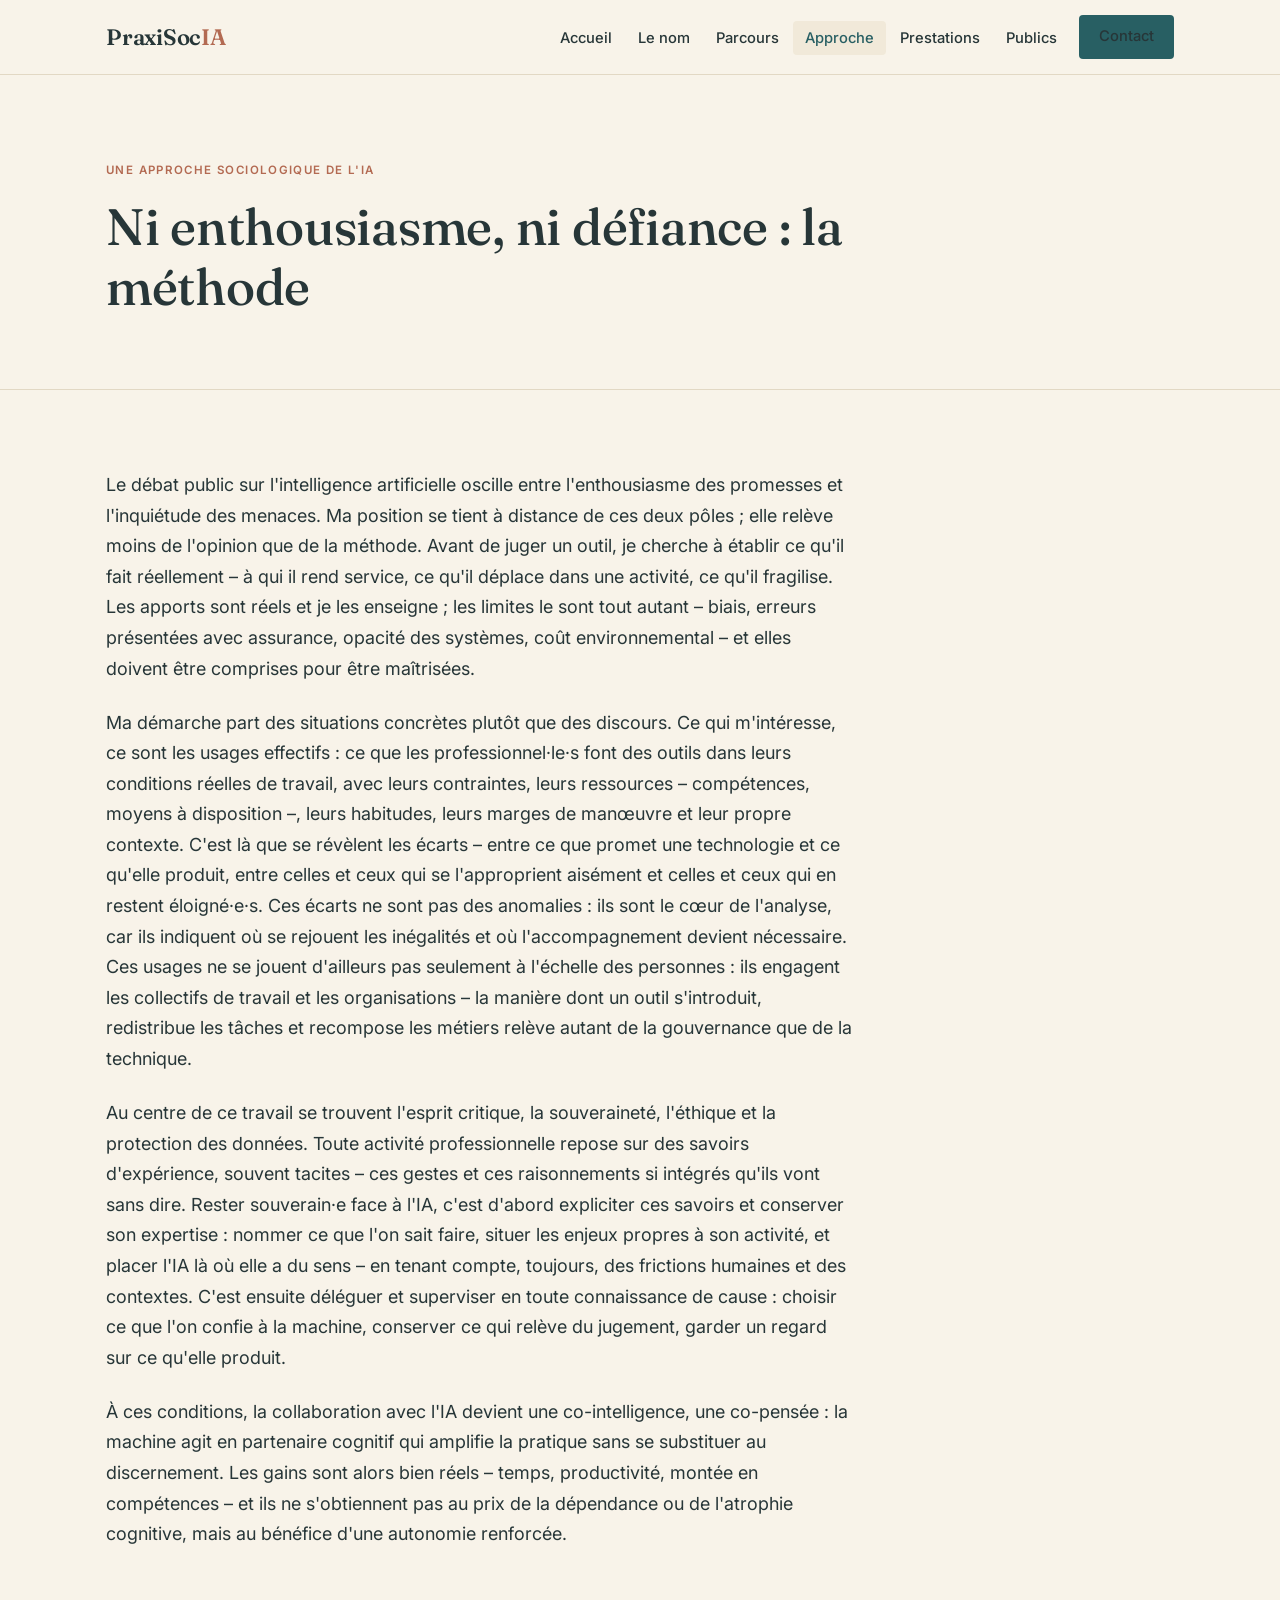
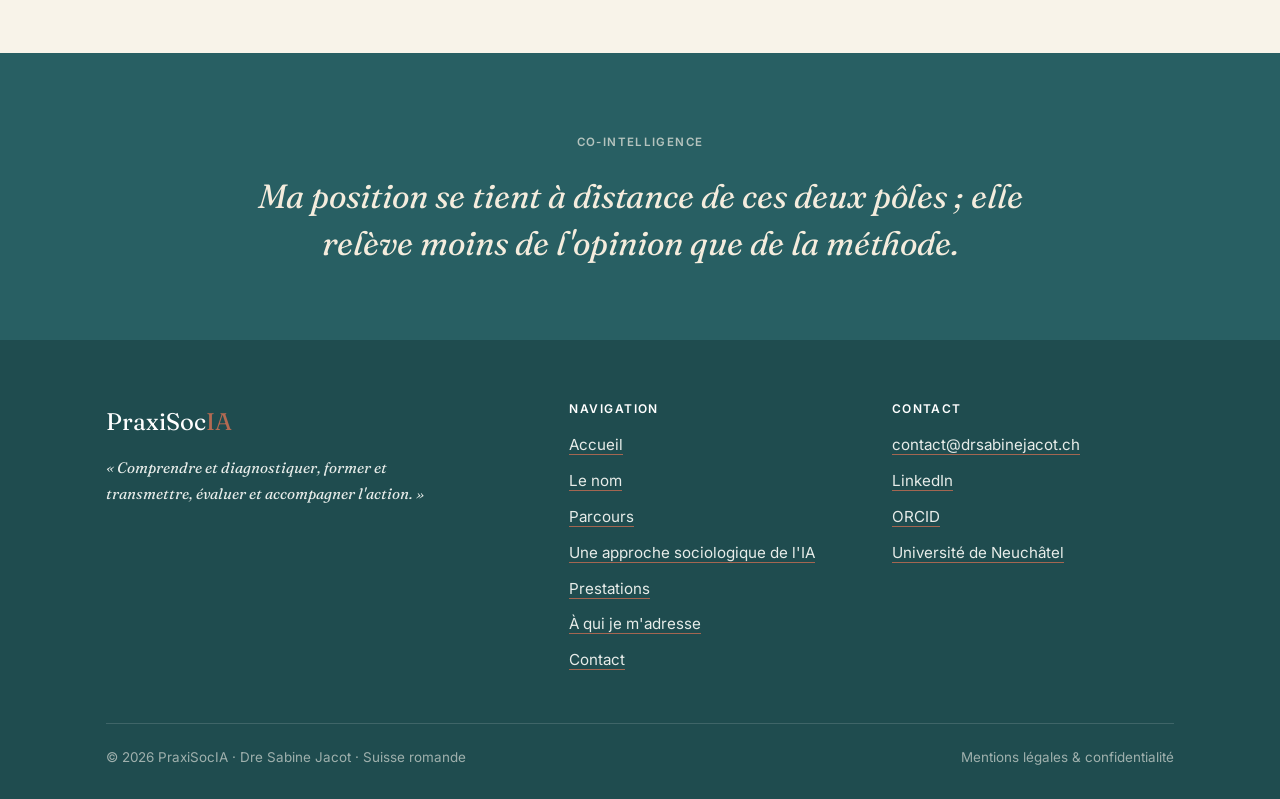
==== approche-ia.html @ 147fdde8 "Reconstruire le site avec le contenu validé et la charte finale Intègre les textes définitifs (mot à" ====
<!DOCTYPE html>
<html lang="fr">
<head>
  <meta charset="UTF-8" />
  <script>document.documentElement.className += " js";</script>
  <meta name="viewport" content="width=device-width, initial-scale=1.0" />
  <title>Une approche sociologique de l'IA – PraxiSocIA</title>
  <meta name="description" content="Avant de juger un outil, établir ce qu'il fait réellement. Une approche partant des usages effectifs : esprit critique, souveraineté, éthique et protection des données." />
  <meta name="author" content="Dre Sabine Jacot" />
  <meta property="og:title" content="Une approche sociologique de l'IA – PraxiSocIA" />
  <meta property="og:description" content="Avant de juger un outil, établir ce qu'il fait réellement. Une approche partant des usages effectifs : esprit critique, souveraineté, éthique et protection des données." />
  <meta property="og:type" content="website" />
  <meta property="og:locale" content="fr_CH" />
  <link rel="icon" type="image/svg+xml" href="assets/favicon.svg" />
  <link rel="preconnect" href="https://fonts.googleapis.com" />
  <link rel="preconnect" href="https://fonts.gstatic.com" crossorigin />
  <link href="https://fonts.googleapis.com/css2?family=Fraunces:ital,opsz,wght@0,9..144,400..600;1,9..144,400..600&family=Inter:wght@400;500;600&display=swap" rel="stylesheet" />
  <link rel="stylesheet" href="css/style.css" />
</head>
<body>

  <header class="site-header">
    <div class="wrap nav">
      <a href="index.html" class="brand">PraxiSoc<span class="ia">IA</span></a>
      <nav aria-label="Navigation principale">
        <button class="nav-toggle" aria-label="Ouvrir le menu" aria-expanded="false">
          <span></span><span></span><span></span>
        </button>
        <ul class="nav-links">
          <li><a href="index.html">Accueil</a></li>
          <li><a href="le-nom.html">Le nom</a></li>
          <li><a href="parcours.html">Parcours</a></li>
          <li><a href="approche-ia.html">Approche</a></li>
          <li><a href="prestations.html">Prestations</a></li>
          <li><a href="publics.html">Publics</a></li>
          <li><a href="contact.html" class="btn btn--primary">Contact</a></li>
        </ul>
      </nav>
    </div>
  </header>

  <section class="page-hero">
    <div class="wrap reveal">
      <span class="eyebrow">Une approche sociologique de l'IA</span>
      <h1>Ni enthousiasme, ni défiance : la méthode</h1>
    </div>
  </section>

  <section class="section">
    <div class="wrap reveal">
      <div class="prose">
        <p>Le débat public sur l'intelligence artificielle oscille entre l'enthousiasme des promesses et l'inquiétude des menaces. Ma position se tient à distance de ces deux pôles ; elle relève moins de l'opinion que de la méthode. Avant de juger un outil, je cherche à établir ce qu'il fait réellement – à qui il rend service, ce qu'il déplace dans une activité, ce qu'il fragilise. Les apports sont réels et je les enseigne ; les limites le sont tout autant – biais, erreurs présentées avec assurance, opacité des systèmes, coût environnemental – et elles doivent être comprises pour être maîtrisées.</p>
        <p>Ma démarche part des situations concrètes plutôt que des discours. Ce qui m'intéresse, ce sont les usages effectifs : ce que les professionnel·le·s font des outils dans leurs conditions réelles de travail, avec leurs contraintes, leurs ressources – compétences, moyens à disposition –, leurs habitudes, leurs marges de manœuvre et leur propre contexte. C'est là que se révèlent les écarts – entre ce que promet une technologie et ce qu'elle produit, entre celles et ceux qui se l'approprient aisément et celles et ceux qui en restent éloigné·e·s. Ces écarts ne sont pas des anomalies : ils sont le cœur de l'analyse, car ils indiquent où se rejouent les inégalités et où l'accompagnement devient nécessaire. Ces usages ne se jouent d'ailleurs pas seulement à l'échelle des personnes : ils engagent les collectifs de travail et les organisations – la manière dont un outil s'introduit, redistribue les tâches et recompose les métiers relève autant de la gouvernance que de la technique.</p>
        <p>Au centre de ce travail se trouvent l'esprit critique, la souveraineté, l'éthique et la protection des données. Toute activité professionnelle repose sur des savoirs d'expérience, souvent tacites – ces gestes et ces raisonnements si intégrés qu'ils vont sans dire. Rester souverain·e face à l'IA, c'est d'abord expliciter ces savoirs et conserver son expertise : nommer ce que l'on sait faire, situer les enjeux propres à son activité, et placer l'IA là où elle a du sens – en tenant compte, toujours, des frictions humaines et des contextes. C'est ensuite déléguer et superviser en toute connaissance de cause : choisir ce que l'on confie à la machine, conserver ce qui relève du jugement, garder un regard sur ce qu'elle produit.</p>
        <p>À ces conditions, la collaboration avec l'IA devient une co-intelligence, une co-pensée : la machine agit en partenaire cognitif qui amplifie la pratique sans se substituer au discernement. Les gains sont alors bien réels – temps, productivité, montée en compétences – et ils ne s'obtiennent pas au prix de la dépendance ou de l'atrophie cognitive, mais au bénéfice d'une autonomie renforcée.</p>
      </div>
    </div>
  </section>

  <section class="band">
    <div class="wrap reveal">
      <span class="band-eyebrow">Co-intelligence</span>
      <p>Ma position se tient à distance de ces deux pôles ; elle relève moins de l'opinion que de la méthode.</p>
    </div>
  </section>

  <footer class="site-footer">
    <div class="wrap">
      <div class="footer-grid">
        <div>
          <div class="footer-brand">PraxiSoc<span class="ia">IA</span></div>
          <p class="footer-sign">« Comprendre et diagnostiquer, former et transmettre, évaluer et accompagner l'action. »</p>
        </div>
        <div>
          <h4>Navigation</h4>
          <ul class="footer-links">
            <li><a href="index.html">Accueil</a></li>
            <li><a href="le-nom.html">Le nom</a></li>
            <li><a href="parcours.html">Parcours</a></li>
            <li><a href="approche-ia.html">Une approche sociologique de l'IA</a></li>
            <li><a href="prestations.html">Prestations</a></li>
            <li><a href="publics.html">À qui je m'adresse</a></li>
            <li><a href="contact.html">Contact</a></li>
          </ul>
        </div>
        <div>
          <h4>Contact</h4>
          <ul class="footer-links">
            <li><a href="mailto:contact@drsabinejacot.ch">contact@drsabinejacot.ch</a></li>
            <li><a href="https://linkedin.com/in/sabine-jacot-phd" target="_blank" rel="noopener">LinkedIn</a></li>
            <li><a href="https://orcid.org/0000-0003-3725-4832" target="_blank" rel="noopener">ORCID</a></li>
            <li><a href="https://www.unine.ch/socio/presentation/equipe/sabine-jacot/" target="_blank" rel="noopener">Université de Neuchâtel</a></li>
          </ul>
        </div>
      </div>
      <div class="footer-bottom">
        <span>© <span id="year">2026</span> PraxiSocIA · Dre Sabine Jacot · Suisse romande</span>
        <span><a href="mentions-legales.html">Mentions légales &amp; confidentialité</a></span>
      </div>
    </div>
  </footer>

  <script src="js/main.js"></script>
</body>
</html>
---- css/style.css ----
/* =========================================================
   PraxiSocIA — Feuille de style
   Palette validée :
     Ivoire lumineux   #F8F3E9  (fond dominant)
     Bleu paon profond #285F63  (bandeaux, boutons pleins)
     Terracotta grisé  #B36A52  (labels, filets, soulignés, puces)
     Anthracite bleuté #273638  (texte courant, grands titres)
   Typo : Fraunces (titres) + Inter (corps)
   ========================================================= */

:root {
  --ivory: #f8f3e9;
  --ivory-2: #f1e9d9;   /* ivoire assombri ~4 % : sections/cartes discrètes */
  --ivory-3: #ece2cf;
  --peacock: #285f63;
  --peacock-dark: #1f4c4f;
  --peacock-light: #35787d;   /* hover boutons */
  --terra: #b36a52;
  --terra-deep: #9a5843;      /* hover / filets appuyés */
  --ink: #273638;             /* anthracite bleuté */
  --ink-soft: #4d5a5b;        /* texte secondaire */
  --line: #e2d8c4;            /* filet discret sur ivoire */
  --radius: 4px;
  --maxw: 1120px;
  --measure: 68ch;            /* largeur de lecture confortable */
  --serif: "Fraunces", "Source Serif 4", Georgia, "Times New Roman", serif;
  --sans: "Inter", "Helvetica Neue", system-ui, -apple-system, "Segoe UI",
    Roboto, Arial, sans-serif;
}

/* ---------- Reset ---------- */
*,
*::before,
*::after {
  box-sizing: border-box;
}
html {
  scroll-behavior: smooth;
  -webkit-text-size-adjust: 100%;
}
body {
  margin: 0;
  font-family: var(--sans);
  color: var(--ink);
  background: var(--ivory);
  line-height: 1.7;
  font-size: 18px;
  -webkit-font-smoothing: antialiased;
  text-rendering: optimizeLegibility;
}
img {
  max-width: 100%;
  display: block;
}
h1,
h2,
h3,
h4 {
  font-family: var(--serif);
  font-weight: 500;
  line-height: 1.18;
  color: var(--ink);
  margin: 0 0 0.5em;
  letter-spacing: -0.005em;
}
p {
  margin: 0 0 1.15em;
}
em,
i {
  font-style: italic;
}

/* ---------- Links ---------- */
a {
  color: var(--ink);
  text-decoration: none;
  border-bottom: 1px solid var(--terra);
  transition: color 0.2s ease, border-color 0.2s ease;
}
a:hover {
  color: var(--terra-deep);
  border-color: var(--terra-deep);
}

/* ---------- Layout ---------- */
.wrap {
  width: 100%;
  max-width: var(--maxw);
  margin: 0 auto;
  padding: 0 26px;
}
.section {
  padding: 80px 0;
}
.section--alt {
  background: var(--ivory-2);
}
.prose {
  max-width: var(--measure);
}
.prose p {
  margin-bottom: 1.3em;
}
.prose.center {
  margin-left: auto;
  margin-right: auto;
}
.center {
  text-align: center;
}

/* ---------- Eyebrow / labels ---------- */
.eyebrow {
  display: inline-block;
  font-family: var(--sans);
  font-weight: 600;
  font-size: 0.72rem;
  letter-spacing: 0.12em;
  text-transform: uppercase;
  color: var(--terra);
  margin-bottom: 16px;
}
.section-title {
  font-size: clamp(1.7rem, 3.4vw, 2.5rem);
  max-width: 20ch;
}
.center .section-title {
  margin-left: auto;
  margin-right: auto;
}
.lead {
  font-size: 1.28rem;
  line-height: 1.55;
  color: var(--ink);
  max-width: var(--measure);
}

/* thin terracotta rule */
.rule {
  border: 0;
  border-top: 1px solid var(--line);
  margin: 0;
}
.rule--terra {
  width: 54px;
  border-top: 2px solid var(--terra);
  margin: 0 0 26px;
}
.center .rule--terra {
  margin-left: auto;
  margin-right: auto;
}

/* ---------- Buttons ---------- */
.btn {
  display: inline-flex;
  align-items: center;
  gap: 0.5em;
  font-family: var(--sans);
  font-weight: 600;
  font-size: 0.98rem;
  padding: 13px 28px;
  border-radius: 999px;
  border: 1.5px solid transparent;
  cursor: pointer;
  transition: transform 0.15s ease, background 0.2s ease, color 0.2s ease,
    border-color 0.2s ease;
}
.btn--primary {
  background: var(--peacock);
  color: var(--ivory);
  border-color: var(--peacock);
}
.btn--primary:hover {
  background: var(--peacock-light);
  border-color: var(--peacock-light);
  color: #fff;
  transform: translateY(-2px);
}
.btn--ghost {
  background: transparent;
  border-color: var(--peacock);
  color: var(--peacock);
}
.btn--ghost:hover {
  background: var(--peacock);
  color: var(--ivory);
}

/* ---------- Header / Nav ---------- */
.site-header {
  position: sticky;
  top: 0;
  z-index: 50;
  background: rgba(248, 243, 233, 0.9);
  backdrop-filter: saturate(160%) blur(10px);
  border-bottom: 1px solid var(--line);
}
.nav {
  display: flex;
  align-items: center;
  justify-content: space-between;
  height: 74px;
  gap: 20px;
}
.brand {
  font-family: var(--serif);
  font-weight: 600;
  font-size: 1.4rem;
  color: var(--ink);
  letter-spacing: -0.01em;
  border: 0;
  white-space: nowrap;
}
.brand:hover {
  color: var(--ink);
}
.brand .ia {
  color: var(--terra);
}
.nav-links {
  display: flex;
  align-items: center;
  gap: 2px;
  list-style: none;
  margin: 0;
  padding: 0;
}
.nav-links a {
  color: var(--ink);
  font-family: var(--sans);
  font-weight: 500;
  font-size: 0.92rem;
  padding: 8px 12px;
  border-radius: var(--radius);
  border: 0;
}
.nav-links a:hover,
.nav-links a.active {
  color: var(--peacock);
  background: var(--ivory-2);
}
.nav-links .btn {
  margin-left: 8px;
  padding: 9px 20px;
}
.nav-links .btn:hover {
  color: var(--ivory);
}
.nav-toggle {
  display: none;
  flex-direction: column;
  gap: 5px;
  background: none;
  border: 0;
  cursor: pointer;
  padding: 8px;
}
.nav-toggle span {
  width: 24px;
  height: 2px;
  background: var(--ink);
  border-radius: 2px;
  transition: 0.25s;
}
.nav-toggle.open span:nth-child(1) {
  transform: translateY(7px) rotate(45deg);
}
.nav-toggle.open span:nth-child(2) {
  opacity: 0;
}
.nav-toggle.open span:nth-child(3) {
  transform: translateY(-7px) rotate(-45deg);
}

/* ---------- Hero ---------- */
.hero {
  padding: 96px 0 72px;
  border-bottom: 1px solid var(--line);
}
.hero .brandline {
  font-family: var(--serif);
  font-size: clamp(2.8rem, 7vw, 5rem);
  line-height: 1;
  margin-bottom: 22px;
  font-weight: 600;
  letter-spacing: -0.02em;
}
.hero .brandline .ia {
  color: var(--terra);
}
.hero .role {
  font-family: var(--serif);
  font-style: italic;
  font-size: clamp(1.15rem, 2.4vw, 1.5rem);
  color: var(--peacock);
  margin-bottom: 10px;
}
.hero .accroche {
  font-family: var(--serif);
  font-style: italic;
  font-size: clamp(1.05rem, 2vw, 1.28rem);
  color: var(--ink-soft);
  max-width: 40ch;
  margin-bottom: 34px;
}
.hero-actions {
  display: flex;
  gap: 14px;
  flex-wrap: wrap;
}

/* interior page hero */
.page-hero {
  padding: 78px 0 46px;
  border-bottom: 1px solid var(--line);
}
.page-hero h1 {
  font-size: clamp(2.1rem, 4.8vw, 3.2rem);
  max-width: 24ch;
}

/* ---------- Editorial peacock band (≈ un par page) ---------- */
.band {
  background: var(--peacock);
  color: var(--ivory);
  padding: 72px 0;
}
.band .wrap {
  max-width: 860px;
  text-align: center;
}
.band .band-eyebrow {
  display: inline-block;
  font-family: var(--sans);
  font-weight: 600;
  font-size: 0.72rem;
  letter-spacing: 0.12em;
  text-transform: uppercase;
  color: rgba(248, 243, 233, 0.68);
  margin-bottom: 20px;
}
.band p {
  margin: 0;
  font-family: var(--serif);
  font-style: italic;
  font-weight: 400;
  font-size: clamp(1.4rem, 3.2vw, 2.1rem);
  line-height: 1.42;
  color: #f4ecdd;
}
.band em {
  font-style: italic;
  color: #fff;
}

/* ---------- Prestations : pôles ---------- */
.poles {
  margin-top: 8px;
}
.pole {
  display: grid;
  grid-template-columns: 88px 1fr;
  gap: 26px;
  padding: 40px 0;
  border-top: 1px solid var(--line);
}
.pole:last-child {
  border-bottom: 1px solid var(--line);
}
.pole-num {
  font-family: var(--serif);
  font-size: 2.4rem;
  line-height: 1;
  color: var(--terra);
  font-weight: 500;
}
.pole h3 {
  font-size: 1.45rem;
  margin-bottom: 0.45em;
}
.pole p:last-child {
  margin-bottom: 0;
}

/* method mention inline emphasis */
.method-name {
  font-family: var(--serif);
  font-weight: 600;
  font-style: normal;
  color: var(--peacock);
}

/* ---------- Feature list (le nom, formats…) ---------- */
.feature {
  padding: 34px 0;
  border-top: 1px solid var(--line);
}
.feature:last-of-type {
  border-bottom: 1px solid var(--line);
}
.feature h3 {
  font-size: 1.4rem;
  margin-bottom: 0.4em;
}
.feature .tag {
  font-family: var(--serif);
  font-style: italic;
  color: var(--terra);
}

/* ---------- Contact ---------- */
.contact-grid {
  display: grid;
  grid-template-columns: 0.9fr 1.1fr;
  gap: 56px;
}
.contact-info .info-item {
  padding: 16px 0;
  border-top: 1px solid var(--line);
}
.contact-info .info-item:first-of-type {
  border-top: 0;
}
.contact-info .info-item .k {
  font-family: var(--sans);
  font-weight: 600;
  font-size: 0.72rem;
  letter-spacing: 0.12em;
  text-transform: uppercase;
  color: var(--terra);
  margin-bottom: 4px;
  display: block;
}
.contact-info .info-item a {
  font-size: 1.02rem;
}
form .field {
  margin-bottom: 18px;
}
form label {
  display: block;
  font-family: var(--sans);
  font-weight: 600;
  font-size: 0.9rem;
  color: var(--ink);
  margin-bottom: 6px;
}
form input,
form select,
form textarea {
  width: 100%;
  padding: 13px 15px;
  border: 1.5px solid var(--line);
  border-radius: var(--radius);
  font-family: inherit;
  font-size: 1rem;
  color: var(--ink);
  background: #fff;
  transition: border-color 0.2s ease, box-shadow 0.2s ease;
}
form input:focus,
form select:focus,
form textarea:focus {
  outline: none;
  border-color: var(--peacock);
  box-shadow: 0 0 0 3px rgba(40, 95, 99, 0.14);
}
form textarea {
  min-height: 150px;
  resize: vertical;
}
/* honeypot anti-spam (hidden) */
.hp {
  position: absolute;
  left: -9999px;
  width: 1px;
  height: 1px;
  overflow: hidden;
}
.form-note {
  font-size: 0.85rem;
  color: var(--ink-soft);
}
.form-status {
  margin-top: 14px;
  font-weight: 600;
  color: var(--peacock);
}

/* ---------- Footer ---------- */
.site-footer {
  background: var(--peacock-dark);
  color: #cdd8d6;
  padding: 62px 0 30px;
  font-size: 0.95rem;
}
.site-footer a {
  color: #e7ece9;
  border-bottom-color: rgba(179, 106, 82, 0.9);
}
.site-footer a:hover {
  color: #fff;
}
.footer-grid {
  display: grid;
  grid-template-columns: 1.5fr 1fr 1fr;
  gap: 40px;
  margin-bottom: 40px;
}
.footer-brand {
  font-family: var(--serif);
  font-size: 1.5rem;
  color: #fff;
  margin-bottom: 12px;
}
.footer-brand .ia {
  color: var(--terra);
}
.footer-sign {
  font-family: var(--serif);
  font-style: italic;
  color: #e7ece9;
  max-width: 34ch;
}
.site-footer h4 {
  color: #fff;
  font-family: var(--sans);
  font-weight: 600;
  font-size: 0.75rem;
  letter-spacing: 0.12em;
  text-transform: uppercase;
  margin-bottom: 16px;
}
.footer-links {
  list-style: none;
  padding: 0;
  margin: 0;
}
.footer-links li {
  margin-bottom: 10px;
}
.footer-bottom {
  border-top: 1px solid rgba(255, 255, 255, 0.14);
  padding-top: 22px;
  display: flex;
  justify-content: space-between;
  flex-wrap: wrap;
  gap: 12px;
  font-size: 0.84rem;
  color: #9fb0ad;
}
.footer-bottom a {
  color: #9fb0ad;
  border: 0;
}
.footer-bottom a:hover {
  color: #fff;
}

/* ---------- Reveal (progressive, visible sans JS) ---------- */
.js .reveal {
  opacity: 0;
  transform: translateY(20px);
  transition: opacity 0.7s ease, transform 0.7s ease;
}
.js .reveal.visible {
  opacity: 1;
  transform: none;
}
@media (prefers-reduced-motion: reduce) {
  .js .reveal {
    opacity: 1;
    transform: none;
    transition: none;
  }
}

/* ---------- Responsive ---------- */
@media (max-width: 860px) {
  .contact-grid {
    grid-template-columns: 1fr;
    gap: 40px;
  }
  .footer-grid {
    grid-template-columns: 1fr 1fr;
  }
}
@media (max-width: 720px) {
  body {
    font-size: 17px;
  }
  .section {
    padding: 58px 0;
  }
  .hero {
    padding: 64px 0 52px;
  }
  .nav-toggle {
    display: flex;
  }
  .nav-links {
    position: fixed;
    inset: 74px 0 auto 0;
    flex-direction: column;
    align-items: stretch;
    gap: 0;
    background: var(--ivory);
    border-bottom: 1px solid var(--line);
    padding: 10px 26px 20px;
    transform: translateY(-140%);
    transition: transform 0.3s ease;
  }
  .nav-links.open {
    transform: none;
  }
  .nav-links a {
    padding: 14px 6px;
    border-radius: 0;
    border-bottom: 1px solid var(--line);
  }
  .nav-links .btn {
    margin: 12px 0 0;
    justify-content: center;
  }
  .pole {
    grid-template-columns: 1fr;
    gap: 8px;
  }
  .footer-grid {
    grid-template-columns: 1fr;
  }
}
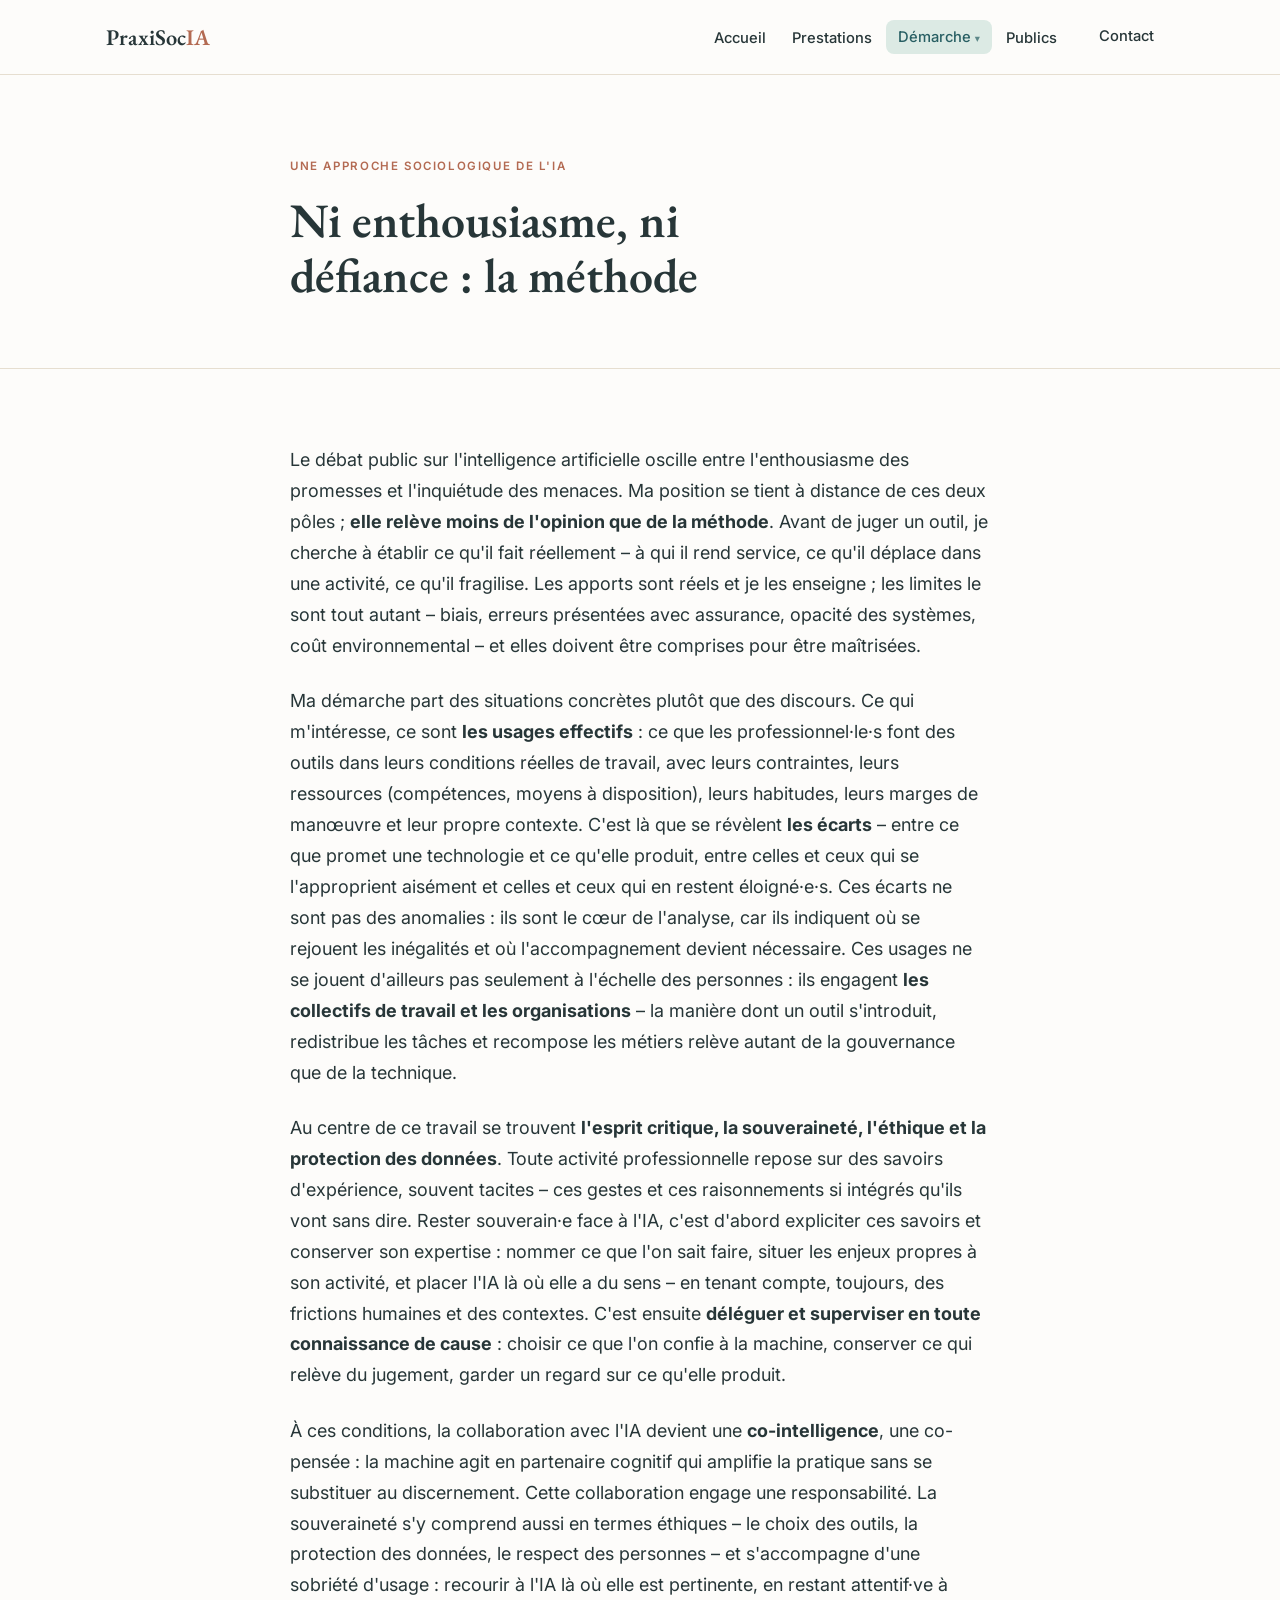
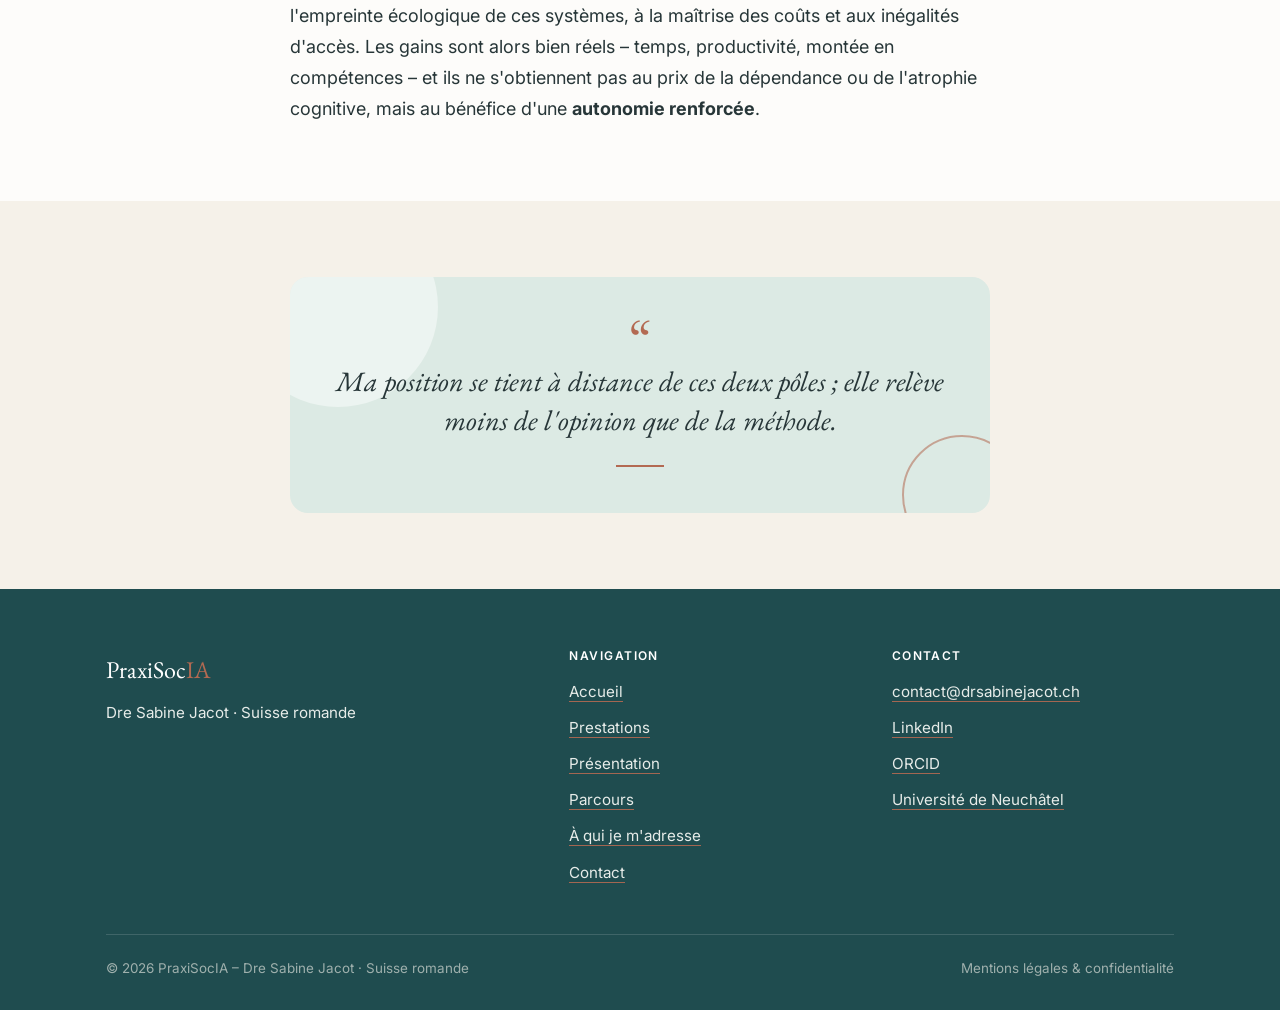
==== commit ed4d4320: "Refonte v3 : architecture à deux niveaux, palette menthe, contenu révisé - Nouvel accueil synthétiqu" ====
--- a/approche-ia.html
+++ b/approche-ia.html
@@ -5,33 +5,39 @@
   <script>document.documentElement.className += " js";</script>
   <meta name="viewport" content="width=device-width, initial-scale=1.0" />
   <title>Une approche sociologique de l'IA – PraxiSocIA</title>
-  <meta name="description" content="Avant de juger un outil, établir ce qu'il fait réellement. Une approche partant des usages effectifs : esprit critique, souveraineté, éthique et protection des données." />
+  <meta name="description" content="Avant de juger un outil, établir ce qu'il fait réellement. Usages effectifs, esprit critique, souveraineté, éthique, protection des données et sobriété." />
   <meta name="author" content="Dre Sabine Jacot" />
   <meta property="og:title" content="Une approche sociologique de l'IA – PraxiSocIA" />
-  <meta property="og:description" content="Avant de juger un outil, établir ce qu'il fait réellement. Une approche partant des usages effectifs : esprit critique, souveraineté, éthique et protection des données." />
+  <meta property="og:description" content="Avant de juger un outil, établir ce qu'il fait réellement. Usages effectifs, esprit critique, souveraineté, éthique, protection des données et sobriété." />
   <meta property="og:type" content="website" />
   <meta property="og:locale" content="fr_CH" />
-  <link rel="icon" type="image/svg+xml" href="assets/favicon.svg" />
+  <link rel="icon" type="image/svg+xml" href="favicon.svg" />
   <link rel="preconnect" href="https://fonts.googleapis.com" />
   <link rel="preconnect" href="https://fonts.gstatic.com" crossorigin />
-  <link href="https://fonts.googleapis.com/css2?family=Fraunces:ital,opsz,wght@0,9..144,400..600;1,9..144,400..600&family=Inter:wght@400;500;600&display=swap" rel="stylesheet" />
-  <link rel="stylesheet" href="css/style.css" />
+  <link href="https://fonts.googleapis.com/css2?family=EB+Garamond:ital,wght@0,400;0,500;0,600;1,400;1,500&family=Inter:wght@400;500;600;700&display=swap" rel="stylesheet" />
+  <link rel="stylesheet" href="style.css" />
 </head>
 <body>
 
   <header class="site-header">
     <div class="wrap nav">
-      <a href="index.html" class="brand">PraxiSoc<span class="ia">IA</span></a>
+      <a href="/" class="brand">PraxiSoc<span class="ia">IA</span></a>
       <nav aria-label="Navigation principale">
         <button class="nav-toggle" aria-label="Ouvrir le menu" aria-expanded="false">
           <span></span><span></span><span></span>
         </button>
         <ul class="nav-links">
-          <li><a href="index.html">Accueil</a></li>
-          <li><a href="le-nom.html">Le nom</a></li>
-          <li><a href="parcours.html">Parcours</a></li>
-          <li><a href="approche-ia.html">Approche</a></li>
+          <li><a href="/">Accueil</a></li>
           <li><a href="prestations.html">Prestations</a></li>
+          <li class="has-dropdown active">
+            <button class="dropbtn" aria-haspopup="true" aria-expanded="false">Démarche</button>
+            <ul class="dropdown">
+              <li><a href="presentation.html">Présentation</a></li>
+              <li><a href="le-nom.html">Le nom</a></li>
+              <li><a href="approche-ia.html">Une approche sociologique de l'IA</a></li>
+              <li><a href="parcours.html">Parcours</a></li>
+            </ul>
+          </li>
           <li><a href="publics.html">Publics</a></li>
           <li><a href="contact.html" class="btn btn--primary">Contact</a></li>
         </ul>
@@ -40,27 +46,30 @@
   </header>
 
   <section class="page-hero">
-    <div class="wrap reveal">
+    <div class="wrap narrow reveal">
       <span class="eyebrow">Une approche sociologique de l'IA</span>
       <h1>Ni enthousiasme, ni défiance : la méthode</h1>
     </div>
   </section>
 
   <section class="section">
-    <div class="wrap reveal">
+    <div class="wrap narrow reveal">
       <div class="prose">
-        <p>Le débat public sur l'intelligence artificielle oscille entre l'enthousiasme des promesses et l'inquiétude des menaces. Ma position se tient à distance de ces deux pôles ; elle relève moins de l'opinion que de la méthode. Avant de juger un outil, je cherche à établir ce qu'il fait réellement – à qui il rend service, ce qu'il déplace dans une activité, ce qu'il fragilise. Les apports sont réels et je les enseigne ; les limites le sont tout autant – biais, erreurs présentées avec assurance, opacité des systèmes, coût environnemental – et elles doivent être comprises pour être maîtrisées.</p>
-        <p>Ma démarche part des situations concrètes plutôt que des discours. Ce qui m'intéresse, ce sont les usages effectifs : ce que les professionnel·le·s font des outils dans leurs conditions réelles de travail, avec leurs contraintes, leurs ressources – compétences, moyens à disposition –, leurs habitudes, leurs marges de manœuvre et leur propre contexte. C'est là que se révèlent les écarts – entre ce que promet une technologie et ce qu'elle produit, entre celles et ceux qui se l'approprient aisément et celles et ceux qui en restent éloigné·e·s. Ces écarts ne sont pas des anomalies : ils sont le cœur de l'analyse, car ils indiquent où se rejouent les inégalités et où l'accompagnement devient nécessaire. Ces usages ne se jouent d'ailleurs pas seulement à l'échelle des personnes : ils engagent les collectifs de travail et les organisations – la manière dont un outil s'introduit, redistribue les tâches et recompose les métiers relève autant de la gouvernance que de la technique.</p>
-        <p>Au centre de ce travail se trouvent l'esprit critique, la souveraineté, l'éthique et la protection des données. Toute activité professionnelle repose sur des savoirs d'expérience, souvent tacites – ces gestes et ces raisonnements si intégrés qu'ils vont sans dire. Rester souverain·e face à l'IA, c'est d'abord expliciter ces savoirs et conserver son expertise : nommer ce que l'on sait faire, situer les enjeux propres à son activité, et placer l'IA là où elle a du sens – en tenant compte, toujours, des frictions humaines et des contextes. C'est ensuite déléguer et superviser en toute connaissance de cause : choisir ce que l'on confie à la machine, conserver ce qui relève du jugement, garder un regard sur ce qu'elle produit.</p>
-        <p>À ces conditions, la collaboration avec l'IA devient une co-intelligence, une co-pensée : la machine agit en partenaire cognitif qui amplifie la pratique sans se substituer au discernement. Les gains sont alors bien réels – temps, productivité, montée en compétences – et ils ne s'obtiennent pas au prix de la dépendance ou de l'atrophie cognitive, mais au bénéfice d'une autonomie renforcée.</p>
+        <p>Le débat public sur l'intelligence artificielle oscille entre l'enthousiasme des promesses et l'inquiétude des menaces. Ma position se tient à distance de ces deux pôles ; <strong>elle relève moins de l'opinion que de la méthode</strong>. Avant de juger un outil, je cherche à établir ce qu'il fait réellement – à qui il rend service, ce qu'il déplace dans une activité, ce qu'il fragilise. Les apports sont réels et je les enseigne ; les limites le sont tout autant – biais, erreurs présentées avec assurance, opacité des systèmes, coût environnemental – et elles doivent être comprises pour être maîtrisées.</p>
+        <p>Ma démarche part des situations concrètes plutôt que des discours. Ce qui m'intéresse, ce sont <strong>les usages effectifs</strong> : ce que les professionnel·le·s font des outils dans leurs conditions réelles de travail, avec leurs contraintes, leurs ressources (compétences, moyens à disposition), leurs habitudes, leurs marges de manœuvre et leur propre contexte. C'est là que se révèlent <strong>les écarts</strong> – entre ce que promet une technologie et ce qu'elle produit, entre celles et ceux qui se l'approprient aisément et celles et ceux qui en restent éloigné·e·s. Ces écarts ne sont pas des anomalies : ils sont le cœur de l'analyse, car ils indiquent où se rejouent les inégalités et où l'accompagnement devient nécessaire. Ces usages ne se jouent d'ailleurs pas seulement à l'échelle des personnes : ils engagent <strong>les collectifs de travail et les organisations</strong> – la manière dont un outil s'introduit, redistribue les tâches et recompose les métiers relève autant de la gouvernance que de la technique.</p>
+        <p>Au centre de ce travail se trouvent <strong>l'esprit critique, la souveraineté, l'éthique et la protection des données</strong>. Toute activité professionnelle repose sur des savoirs d'expérience, souvent tacites – ces gestes et ces raisonnements si intégrés qu'ils vont sans dire. Rester souverain·e face à l'IA, c'est d'abord expliciter ces savoirs et conserver son expertise : nommer ce que l'on sait faire, situer les enjeux propres à son activité, et placer l'IA là où elle a du sens – en tenant compte, toujours, des frictions humaines et des contextes. C'est ensuite <strong>déléguer et superviser en toute connaissance de cause</strong> : choisir ce que l'on confie à la machine, conserver ce qui relève du jugement, garder un regard sur ce qu'elle produit.</p>
+        <p>À ces conditions, la collaboration avec l'IA devient une <strong>co-intelligence</strong>, une co-pensée : la machine agit en partenaire cognitif qui amplifie la pratique sans se substituer au discernement. Cette collaboration engage une responsabilité. La souveraineté s'y comprend aussi en termes éthiques – le choix des outils, la protection des données, le respect des personnes – et s'accompagne d'une sobriété d'usage : recourir à l'IA là où elle est pertinente, en restant attentif·ve à l'empreinte écologique de ces systèmes, à la maîtrise des coûts et aux inégalités d'accès. Les gains sont alors bien réels – temps, productivité, montée en compétences – et ils ne s'obtiennent pas au prix de la dépendance ou de l'atrophie cognitive, mais au bénéfice d'une <strong>autonomie renforcée</strong>.</p>
       </div>
     </div>
   </section>
 
-  <section class="band">
-    <div class="wrap reveal">
-      <span class="band-eyebrow">Co-intelligence</span>
-      <p>Ma position se tient à distance de ces deux pôles ; elle relève moins de l'opinion que de la méthode.</p>
+  <section class="section section--paper2">
+    <div class="wrap narrow reveal">
+      <div class="quote-card">
+        <span class="qm" aria-hidden="true">&ldquo;</span>
+        <blockquote>Ma position se tient à distance de ces deux pôles ; elle relève moins de l'opinion que de la méthode.</blockquote>
+        <hr class="qrule" />
+      </div>
     </div>
   </section>
 
@@ -69,16 +78,15 @@
       <div class="footer-grid">
         <div>
           <div class="footer-brand">PraxiSoc<span class="ia">IA</span></div>
-          <p class="footer-sign">« Comprendre et diagnostiquer, former et transmettre, évaluer et accompagner l'action. »</p>
+          <p class="footer-place">Dre Sabine Jacot · Suisse romande</p>
         </div>
         <div>
           <h4>Navigation</h4>
           <ul class="footer-links">
-            <li><a href="index.html">Accueil</a></li>
-            <li><a href="le-nom.html">Le nom</a></li>
+            <li><a href="/">Accueil</a></li>
+            <li><a href="prestations.html">Prestations</a></li>
+            <li><a href="presentation.html">Présentation</a></li>
             <li><a href="parcours.html">Parcours</a></li>
-            <li><a href="approche-ia.html">Une approche sociologique de l'IA</a></li>
-            <li><a href="prestations.html">Prestations</a></li>
             <li><a href="publics.html">À qui je m'adresse</a></li>
             <li><a href="contact.html">Contact</a></li>
           </ul>
@@ -87,19 +95,19 @@
           <h4>Contact</h4>
           <ul class="footer-links">
             <li><a href="mailto:contact@drsabinejacot.ch">contact@drsabinejacot.ch</a></li>
-            <li><a href="https://linkedin.com/in/sabine-jacot-phd" target="_blank" rel="noopener">LinkedIn</a></li>
+            <li><a href="https://www.linkedin.com/in/sabine-jacot-phd-59706824/" target="_blank" rel="noopener">LinkedIn</a></li>
             <li><a href="https://orcid.org/0000-0003-3725-4832" target="_blank" rel="noopener">ORCID</a></li>
             <li><a href="https://www.unine.ch/socio/presentation/equipe/sabine-jacot/" target="_blank" rel="noopener">Université de Neuchâtel</a></li>
           </ul>
         </div>
       </div>
       <div class="footer-bottom">
-        <span>© <span id="year">2026</span> PraxiSocIA · Dre Sabine Jacot · Suisse romande</span>
+        <span>© <span id="year">2026</span> PraxiSocIA – Dre Sabine Jacot · Suisse romande</span>
         <span><a href="mentions-legales.html">Mentions légales &amp; confidentialité</a></span>
       </div>
     </div>
   </footer>
 
-  <script src="js/main.js"></script>
+  <script src="main.js"></script>
 </body>
 </html>
--- a/style.css
+++ b/style.css
@@ -0,0 +1,235 @@
+/* =========================================================
+   PraxiSocIA — Feuille de style v3
+   Palette :
+     Blanc cassé       #FDFCFA  (fond principal)
+     Menthe grisée     #DCEAE4  (accents doux, cartes-citations)
+     Terracotta grisé  #B36A52  (labels, filets, puces)
+     Bleu paon         #285F63  (pied de page + boutons pleins)
+     Anthracite bleuté #273638  (texte et titres)
+   Titres/citations : EB Garamond · Corps : Inter
+   ========================================================= */
+
+:root{
+  --paper:#fdfcfa;
+  --paper-2:#f5f1e9;
+  --mint:#dceae4;
+  --mint-deep:#c6ddd4;
+  --terra:#b36a52;
+  --terra-deep:#9a5843;
+  --peacock:#285f63;
+  --peacock-dark:#1f4c4f;
+  --peacock-light:#35787d;
+  --ink:#273638;
+  --ink-soft:#4d5a5b;
+  --line:#e6ded0;
+  --radius:14px;
+  --maxw:1120px;
+  --measure:42rem;
+  --serif:"EB Garamond", Georgia, "Times New Roman", serif;
+  --sans:"Inter","Helvetica Neue",system-ui,-apple-system,"Segoe UI",Roboto,Arial,sans-serif;
+}
+
+*,*::before,*::after{box-sizing:border-box;}
+html{scroll-behavior:smooth;-webkit-text-size-adjust:100%;}
+body{margin:0;font-family:var(--sans);color:var(--ink);background:var(--paper);
+  line-height:1.72;font-size:18px;-webkit-font-smoothing:antialiased;text-rendering:optimizeLegibility;}
+img{max-width:100%;display:block;}
+h1,h2,h3,h4{font-family:var(--serif);font-weight:600;line-height:1.16;color:var(--ink);margin:0 0 .5em;}
+p{margin:0 0 1.2em;}
+strong{font-weight:700;}
+
+a{color:var(--ink);text-decoration:none;border-bottom:1px solid var(--terra);
+  transition:color .2s ease,border-color .2s ease;}
+a:hover{color:var(--terra-deep);border-color:var(--terra-deep);}
+
+/* ---------- Layout ---------- */
+.wrap{width:100%;max-width:var(--maxw);margin:0 auto;padding:0 26px;}
+.narrow{max-width:calc(var(--measure) + 5rem);}
+.narrow .prose,.narrow .lead{max-width:none;}
+.narrow .page-hero h1{max-width:none;}
+.section{padding:76px 0;}
+.section--mint{background:var(--mint);}
+.section--paper2{background:var(--paper-2);}
+.prose{max-width:var(--measure);}
+.prose.center{margin-left:auto;margin-right:auto;}
+.prose p{margin-bottom:1.35em;text-align:left;}
+.prose p:last-child{margin-bottom:0;}
+.center{text-align:center;}
+
+.eyebrow{display:inline-block;font-family:var(--sans);font-weight:600;font-size:.72rem;
+  letter-spacing:.14em;text-transform:uppercase;color:var(--terra);margin-bottom:16px;}
+.section-title{font-size:clamp(1.7rem,3.4vw,2.4rem);}
+.center .section-title{margin-left:auto;margin-right:auto;}
+.lead{font-size:1.26rem;line-height:1.55;color:var(--ink);max-width:var(--measure);}
+.center .lead{margin-left:auto;margin-right:auto;}
+.rule--terra{border:0;border-top:2px solid var(--terra);width:52px;margin:0 0 24px;}
+.center .rule--terra{margin-left:auto;margin-right:auto;}
+
+/* ---------- Buttons ---------- */
+.btn{display:inline-flex;align-items:center;gap:.5em;font-family:var(--sans);font-weight:600;
+  font-size:.98rem;padding:13px 26px;border-radius:999px;border:1.5px solid transparent;cursor:pointer;
+  transition:transform .15s ease,background .2s ease,color .2s ease,border-color .2s ease;}
+.btn--primary{background:var(--peacock);color:var(--paper);border-color:var(--peacock);}
+.btn--primary:hover{background:var(--peacock-light);border-color:var(--peacock-light);color:#fff;transform:translateY(-2px);}
+.btn--ghost{background:transparent;border-color:var(--peacock);color:var(--peacock);}
+.btn--ghost:hover{background:var(--peacock);color:var(--paper);}
+
+/* ---------- Header / Nav ---------- */
+.site-header{position:sticky;top:0;z-index:60;background:rgba(253,252,250,.9);
+  backdrop-filter:saturate(160%) blur(10px);border-bottom:1px solid var(--line);}
+.nav{display:flex;align-items:center;justify-content:space-between;height:74px;gap:18px;}
+.brand{font-family:var(--serif);font-weight:600;font-size:1.4rem;color:var(--ink);border:0;white-space:nowrap;}
+.brand:hover{color:var(--ink);}
+.brand .ia{color:var(--terra);}
+.nav-links{display:flex;align-items:center;gap:2px;list-style:none;margin:0;padding:0;}
+.nav-links a,.dropbtn{color:var(--ink);font-family:var(--sans);font-weight:500;font-size:.92rem;
+  padding:8px 12px;border-radius:8px;border:0;background:none;cursor:pointer;}
+.nav-links a:hover,.nav-links a.active,.dropbtn:hover,.has-dropdown.active .dropbtn{color:var(--peacock);background:var(--mint);}
+.nav-links .btn{margin-left:8px;padding:9px 20px;}
+.nav-links .btn:hover{color:var(--paper);}
+
+/* dropdown */
+.has-dropdown{position:relative;}
+.dropbtn::after{content:"▾";font-size:.7em;margin-left:.35em;opacity:.7;}
+.dropdown{position:absolute;top:calc(100% + 6px);left:0;min-width:240px;list-style:none;margin:0;padding:8px;
+  background:var(--paper);border:1px solid var(--line);border-radius:12px;box-shadow:0 18px 40px -22px rgba(39,54,56,.5);
+  opacity:0;visibility:hidden;transform:translateY(-6px);transition:.18s ease;}
+.has-dropdown:hover .dropdown,.has-dropdown:focus-within .dropdown,.dropdown.open{opacity:1;visibility:visible;transform:none;}
+.dropdown a{display:block;padding:9px 12px;border-radius:8px;font-size:.92rem;}
+
+.nav-toggle{display:none;flex-direction:column;gap:5px;background:none;border:0;cursor:pointer;padding:8px;}
+.nav-toggle span{width:24px;height:2px;background:var(--ink);border-radius:2px;transition:.25s;}
+.nav-toggle.open span:nth-child(1){transform:translateY(7px) rotate(45deg);}
+.nav-toggle.open span:nth-child(2){opacity:0;}
+.nav-toggle.open span:nth-child(3){transform:translateY(-7px) rotate(-45deg);}
+
+/* ---------- Home hero ---------- */
+.home-hero{padding:84px 0 60px;border-bottom:1px solid var(--line);}
+.home-hero .eyebrow{margin-bottom:22px;}
+.home-hero .identity{font-family:var(--serif);font-size:clamp(1.6rem,3.6vw,2.35rem);line-height:1.3;
+  max-width:26ch;color:var(--ink);font-weight:500;margin:0;}
+
+/* ---------- Cards « Ce que je propose » ---------- */
+.grid{display:grid;gap:22px;}
+.grid-2{grid-template-columns:repeat(2,1fr);}
+.grid-4{grid-template-columns:repeat(2,1fr);}
+.card{display:block;background:var(--paper);border:1px solid var(--line);border-radius:var(--radius);
+  padding:28px;box-shadow:0 12px 30px -24px rgba(39,54,56,.5);transition:transform .2s ease,box-shadow .2s ease,border-color .2s ease;}
+a.card{border-bottom:1px solid var(--line);}
+a.card:hover{transform:translateY(-3px);border-color:var(--mint-deep);color:var(--ink);
+  box-shadow:0 20px 44px -26px rgba(39,54,56,.55);}
+.card h3{font-size:1.32rem;margin-bottom:.4em;}
+.card p{margin:0;color:var(--ink-soft);font-size:1rem;line-height:1.6;}
+.card .more{display:inline-block;margin-top:14px;font-family:var(--sans);font-weight:600;font-size:.85rem;
+  letter-spacing:.02em;color:var(--terra-deep);}
+
+/* ---------- Repères ---------- */
+.reperes{list-style:none;margin:0;padding:0;display:grid;grid-template-columns:repeat(2,1fr);gap:14px 34px;}
+.reperes li{position:relative;padding-left:24px;font-size:1.02rem;color:var(--ink);}
+.reperes li::before{content:"";position:absolute;left:0;top:.62em;width:9px;height:9px;border-radius:50%;
+  background:var(--terra);}
+
+/* ---------- Situations ---------- */
+.situations{font-family:var(--serif);font-size:clamp(1.15rem,2.2vw,1.45rem);line-height:1.8;
+  color:var(--ink);max-width:50rem;}
+.situations .sep{color:var(--terra);padding:0 .15em;font-style:normal;}
+
+/* ---------- Deux portes ---------- */
+.portes{display:grid;grid-template-columns:repeat(2,1fr);gap:22px;}
+.porte{display:block;background:var(--mint);border:1px solid var(--mint-deep);border-radius:var(--radius);
+  padding:30px 30px 26px;color:var(--ink);}
+.porte:hover{color:var(--ink);border-color:var(--peacock);transform:translateY(-3px);}
+.porte h3{font-size:1.4rem;margin-bottom:.3em;}
+.porte p{margin:0;color:var(--ink-soft);font-size:.98rem;}
+.porte .arrow{display:inline-block;margin-top:16px;font-weight:600;color:var(--peacock-dark);font-family:var(--sans);font-size:.9rem;}
+.pdf-porte{margin-top:20px;font-size:.9rem;}
+
+/* ---------- Interior page hero ---------- */
+.page-hero{padding:74px 0 40px;border-bottom:1px solid var(--line);}
+.page-hero h1{font-size:clamp(2.1rem,4.6vw,3rem);max-width:22ch;}
+.page-hero .lead{margin-top:.6em;}
+
+/* ---------- Citation card (langage graphique menthe/terracotta) ---------- */
+.quote-card{position:relative;overflow:hidden;background:var(--mint);border-radius:18px;
+  padding:54px 46px 46px;text-align:center;margin:0 auto;max-width:52rem;}
+.quote-card::before{content:"";position:absolute;width:200px;height:200px;border-radius:50%;
+  background:rgba(255,255,255,.45);top:-70px;left:-52px;}
+.quote-card::after{content:"";position:absolute;width:120px;height:120px;border-radius:50%;
+  border:2px solid var(--terra);opacity:.55;bottom:-42px;right:-32px;}
+.quote-card .qm{position:relative;font-family:var(--serif);font-size:3.4rem;line-height:.3;
+  color:var(--terra);display:block;margin-bottom:14px;}
+.quote-card blockquote{position:relative;margin:0;font-family:var(--serif);font-style:italic;
+  font-size:clamp(1.3rem,2.7vw,1.75rem);line-height:1.42;color:var(--ink);}
+.quote-card .qrule{position:relative;width:48px;height:2px;background:var(--terra);border:0;margin:24px auto 0;}
+
+/* ---------- Prestations : pôles ---------- */
+.poles{margin-top:4px;}
+.pole{display:grid;grid-template-columns:84px 1fr;gap:24px;padding:38px 0;border-top:1px solid var(--line);}
+.pole:last-child{border-bottom:1px solid var(--line);}
+.pole-num{font-family:var(--serif);font-size:2.3rem;line-height:1;color:var(--terra);font-weight:600;}
+.pole h3{font-size:1.4rem;margin-bottom:.4em;}
+.pole .prose{max-width:none;}
+
+/* ---------- Contact ---------- */
+.contact-grid{display:grid;grid-template-columns:.9fr 1.1fr;gap:52px;}
+.info-item{padding:15px 0;border-top:1px solid var(--line);}
+.info-item:first-of-type{border-top:0;}
+.info-item .k{display:block;font-family:var(--sans);font-weight:600;font-size:.72rem;letter-spacing:.12em;
+  text-transform:uppercase;color:var(--terra);margin-bottom:4px;}
+form .field{margin-bottom:18px;}
+form label{display:block;font-family:var(--sans);font-weight:600;font-size:.9rem;color:var(--ink);margin-bottom:6px;}
+form input,form select,form textarea{width:100%;padding:13px 15px;border:1.5px solid var(--line);border-radius:8px;
+  font-family:inherit;font-size:1rem;color:var(--ink);background:#fff;transition:border-color .2s,box-shadow .2s;}
+form input:focus,form select:focus,form textarea:focus{outline:none;border-color:var(--peacock);
+  box-shadow:0 0 0 3px rgba(40,95,99,.14);}
+form textarea{min-height:150px;resize:vertical;}
+.hp{position:absolute;left:-9999px;width:1px;height:1px;overflow:hidden;}
+.form-note{font-size:.85rem;color:var(--ink-soft);}
+.form-status{margin-top:14px;font-weight:600;color:var(--peacock);}
+
+/* ---------- Footer ---------- */
+.site-footer{background:var(--peacock-dark);color:#cdd8d6;padding:60px 0 30px;font-size:.95rem;}
+.site-footer a{color:#e7ece9;border-bottom-color:rgba(179,106,82,.9);}
+.site-footer a:hover{color:#fff;}
+.footer-grid{display:grid;grid-template-columns:1.5fr 1fr 1fr;gap:40px;margin-bottom:38px;}
+.footer-brand{font-family:var(--serif);font-size:1.5rem;color:#fff;margin-bottom:10px;}
+.footer-brand .ia{color:var(--terra);}
+.footer-place{color:#e7ece9;max-width:30ch;}
+.site-footer h4{color:#fff;font-family:var(--sans);font-weight:600;font-size:.75rem;letter-spacing:.12em;
+  text-transform:uppercase;margin-bottom:16px;}
+.footer-links{list-style:none;padding:0;margin:0;}
+.footer-links li{margin-bottom:10px;}
+.footer-bottom{border-top:1px solid rgba(255,255,255,.14);padding-top:22px;display:flex;justify-content:space-between;
+  flex-wrap:wrap;gap:12px;font-size:.84rem;color:#9fb0ad;}
+.footer-bottom a{color:#9fb0ad;border:0;}
+.footer-bottom a:hover{color:#fff;}
+
+/* ---------- Reveal ---------- */
+.js .reveal{opacity:0;transform:translateY(20px);transition:opacity .7s ease,transform .7s ease;}
+.js .reveal.visible{opacity:1;transform:none;}
+@media(prefers-reduced-motion:reduce){.js .reveal{opacity:1;transform:none;transition:none;}}
+
+/* ---------- Responsive ---------- */
+@media(max-width:900px){
+  .contact-grid{grid-template-columns:1fr;gap:38px;}
+  .footer-grid{grid-template-columns:1fr 1fr;}
+}
+@media(max-width:720px){
+  body{font-size:17px;}
+  .section{padding:54px 0;}
+  .grid-2,.grid-4,.portes,.reperes{grid-template-columns:1fr;}
+  .nav-toggle{display:flex;}
+  .nav-links{position:fixed;inset:74px 0 auto 0;flex-direction:column;align-items:stretch;gap:0;
+    background:var(--paper);border-bottom:1px solid var(--line);padding:10px 26px 22px;
+    transform:translateY(-150%);transition:transform .3s ease;max-height:calc(100vh - 74px);overflow:auto;}
+  .nav-links.open{transform:none;}
+  .nav-links > li > a,.dropbtn{padding:14px 6px;border-radius:0;border-bottom:1px solid var(--line);width:100%;text-align:left;}
+  .nav-links .btn{margin:12px 0 0;justify-content:center;border-bottom:0;}
+  .has-dropdown{position:static;}
+  .dropdown{position:static;opacity:1;visibility:visible;transform:none;box-shadow:none;border:0;
+    background:transparent;padding:0 0 0 14px;min-width:0;}
+  .dropdown a{border-bottom:1px solid var(--line);}
+  .dropbtn::after{display:none;}
+  .pole{grid-template-columns:1fr;gap:6px;}
+  .footer-grid{grid-template-columns:1fr;}
+}
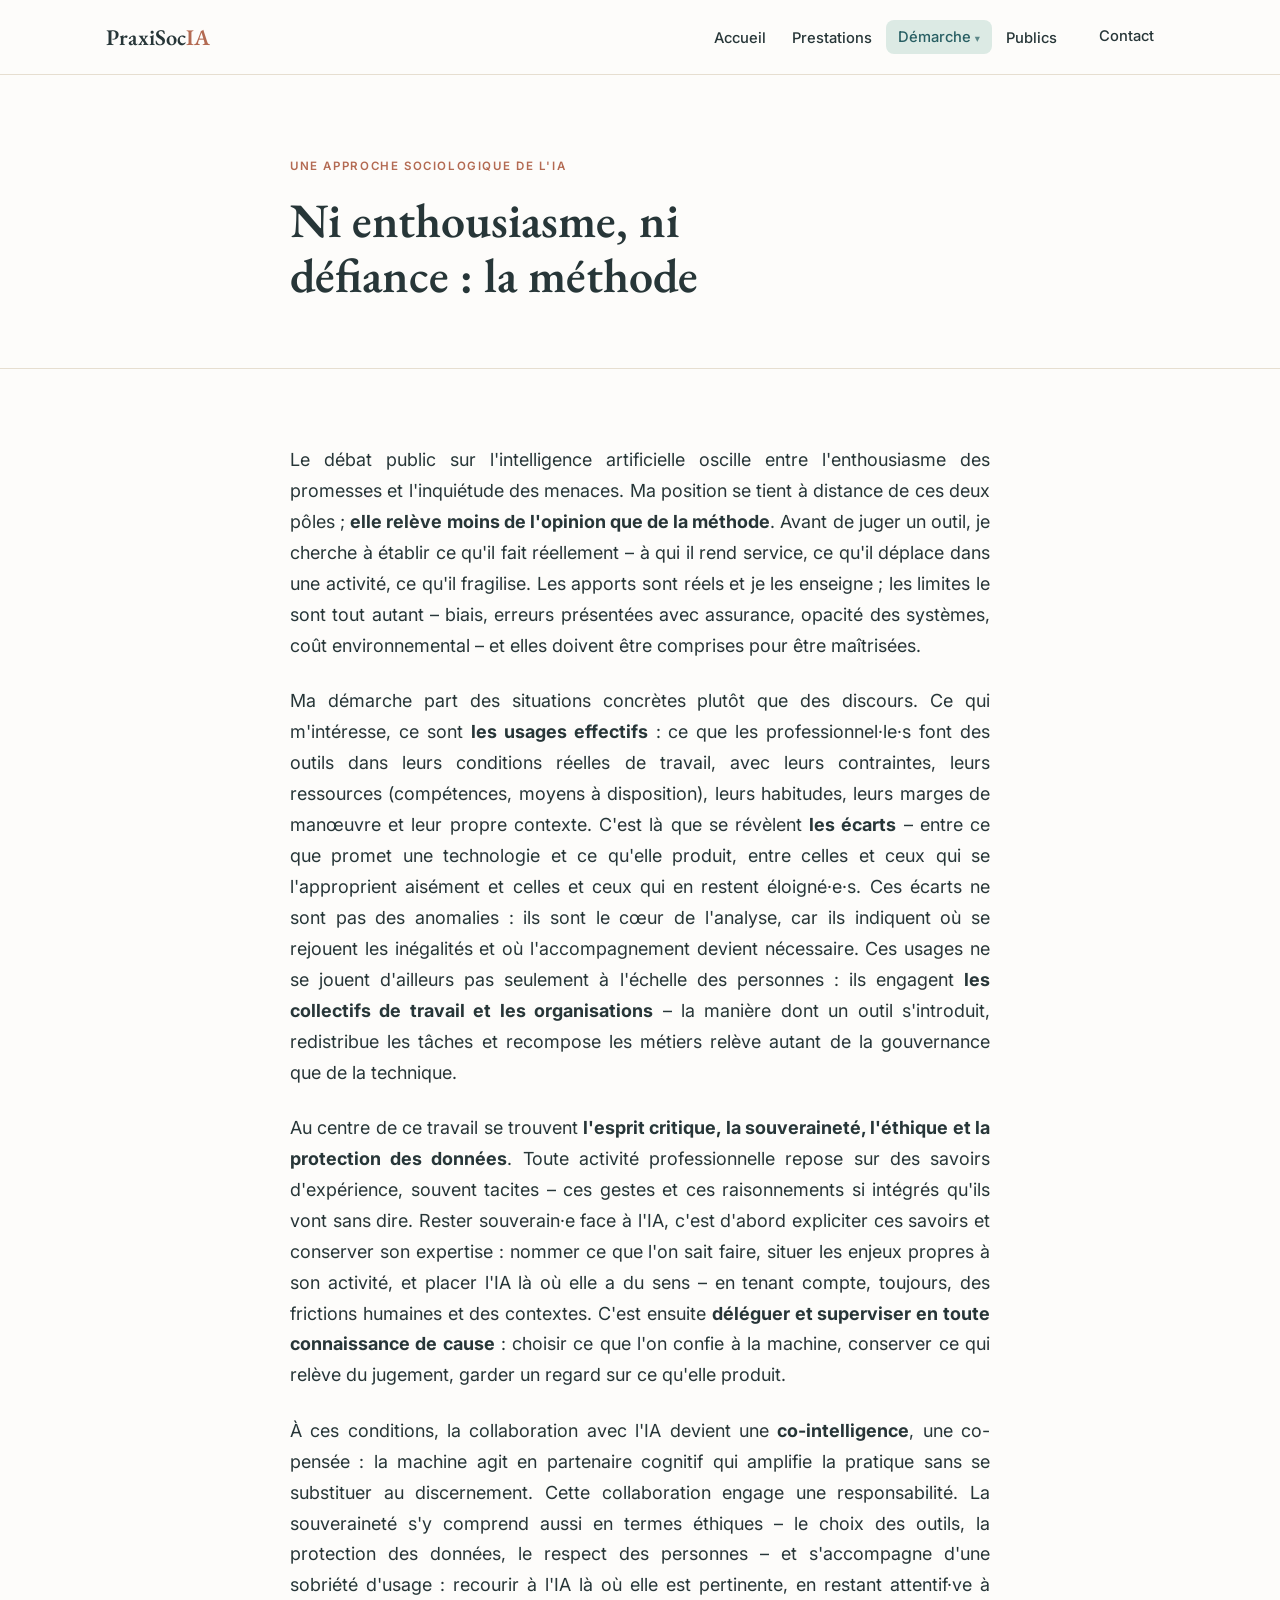
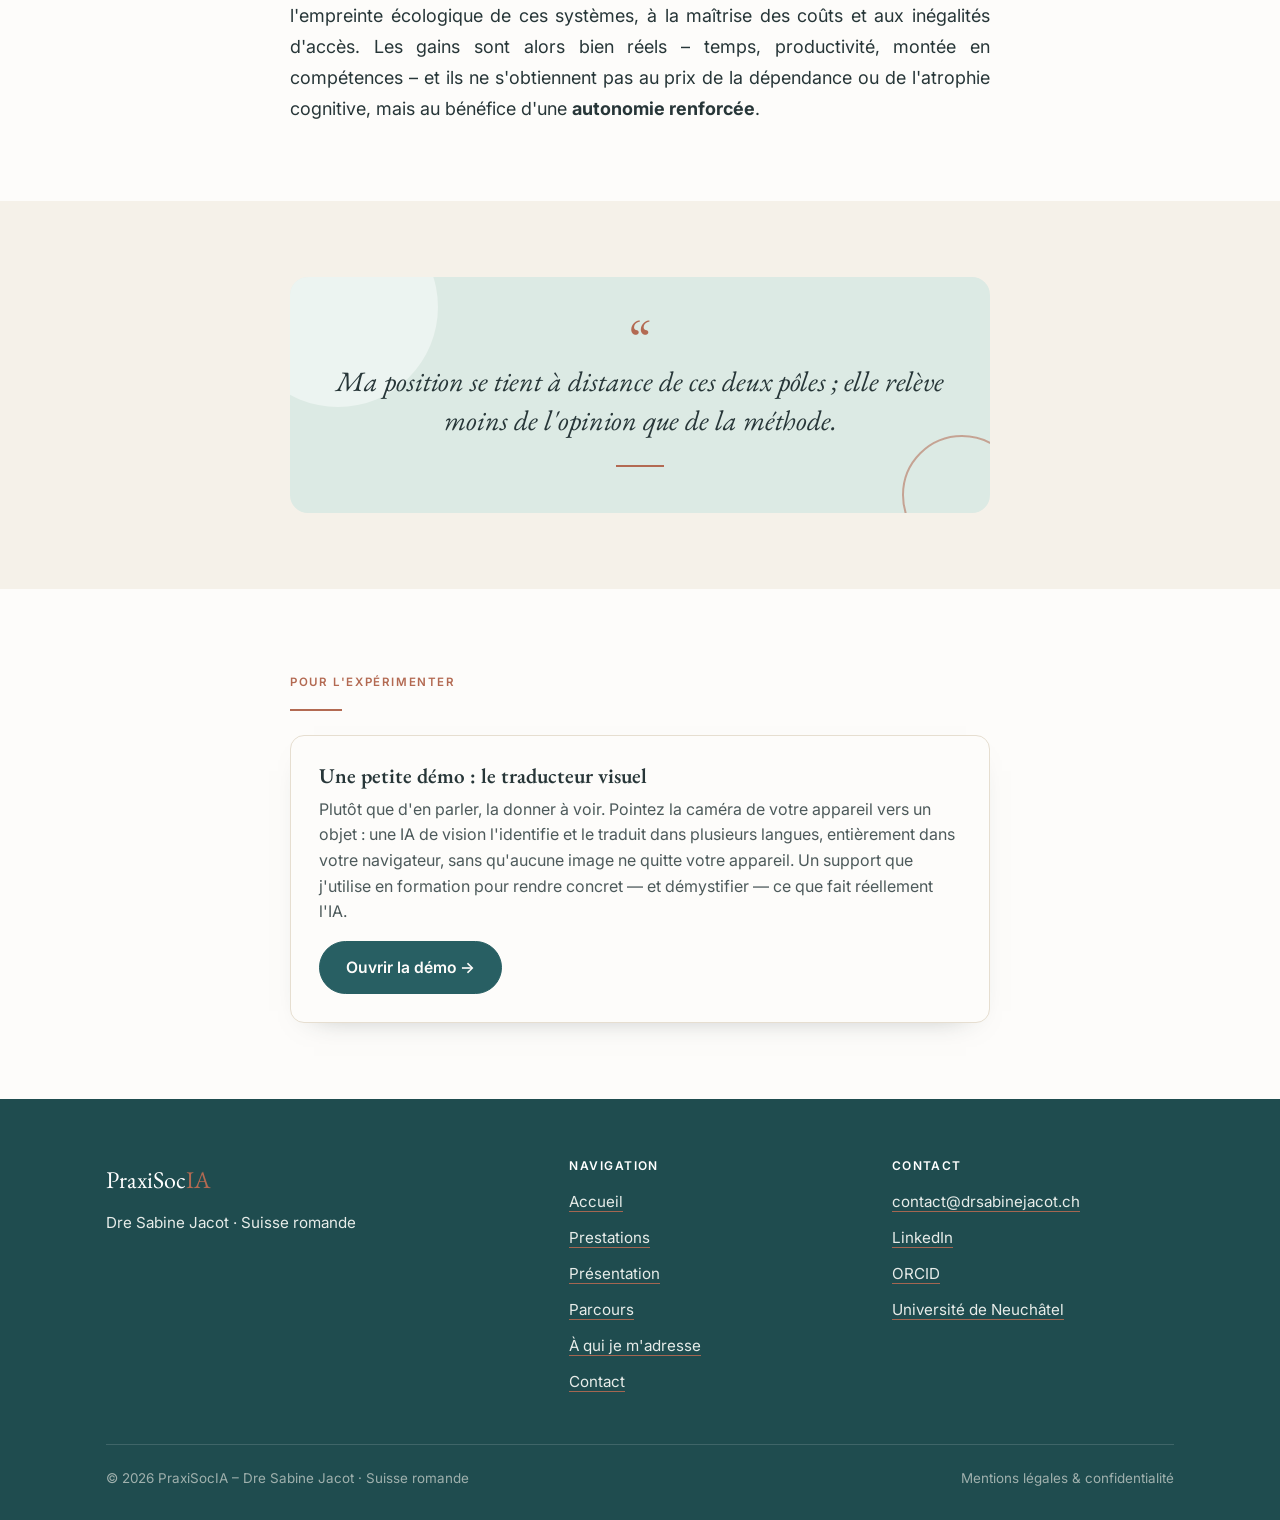
==== commit b7022b01: "Ajout d'une démo pédagogique : traducteur visuel par la caméra Nouvelle page traducteur.html : on po" ====
--- a/approche-ia.html
+++ b/approche-ia.html
@@ -73,6 +73,18 @@
     </div>
   </section>
 
+  <section class="section">
+    <div class="wrap narrow reveal">
+      <span class="eyebrow">Pour l'expérimenter</span>
+      <hr class="rule--terra" />
+      <div class="card">
+        <h3>Une petite démo : le traducteur visuel</h3>
+        <p>Plutôt que d'en parler, la donner à voir. Pointez la caméra de votre appareil vers un objet : une IA de vision l'identifie et le traduit dans plusieurs langues, entièrement dans votre navigateur, sans qu'aucune image ne quitte votre appareil. Un support que j'utilise en formation pour rendre concret — et démystifier — ce que fait réellement l'IA.</p>
+        <p style="margin-top:16px;"><a href="traducteur.html" class="btn btn--primary">Ouvrir la démo →</a></p>
+      </div>
+    </div>
+  </section>
+
   <footer class="site-footer">
     <div class="wrap">
       <div class="footer-grid">
--- a/style.css
+++ b/style.css
@@ -52,7 +52,7 @@
 .section--paper2{background:var(--paper-2);}
 .prose{max-width:var(--measure);}
 .prose.center{margin-left:auto;margin-right:auto;}
-.prose p{margin-bottom:1.35em;text-align:left;}
+.prose p{margin-bottom:1.35em;text-align:justify;-webkit-hyphens:auto;hyphens:auto;}
 .prose p:last-child{margin-bottom:0;}
 .center{text-align:center;}
 
@@ -204,6 +204,33 @@
 .footer-bottom a{color:#9fb0ad;border:0;}
 .footer-bottom a:hover{color:#fff;}
 
+/* ---------- Témoignages ---------- */
+.testi-grid{display:grid;grid-template-columns:repeat(2,1fr);gap:22px;}
+.testi-card,.testi-rotator .testi{background:var(--mint);border-radius:var(--radius);
+  padding:30px 30px 24px;margin:0;}
+.testi-card blockquote,.testi-rotator blockquote{margin:0 0 14px;font-family:var(--serif);
+  font-style:italic;font-size:1.16rem;line-height:1.46;color:var(--ink);}
+.testi-card figcaption,.testi-rotator figcaption{font-family:var(--sans);font-size:.84rem;
+  font-weight:600;letter-spacing:.01em;color:var(--terra-deep);}
+.testi-rotator{max-width:52rem;margin:0 auto;}
+.testi-rotator .testi{text-align:center;padding:46px 40px 36px;}
+.testi-rotator .testi blockquote{font-size:1.34rem;line-height:1.44;}
+.js .testi-rotator .testi{display:none;}
+.js .testi-rotator .testi.on{display:block;animation:testifade .6s ease;}
+@keyframes testifade{from{opacity:0;transform:translateY(6px);}to{opacity:1;transform:none;}}
+.google-line{margin-top:22px;text-align:center;font-family:var(--sans);font-size:.95rem;}
+
+/* ---------- Photos ---------- */
+.home-hero-inner{display:grid;grid-template-columns:1fr;gap:38px;align-items:center;}
+.home-hero-inner.has-photo{grid-template-columns:1.15fr .85fr;}
+.home-hero-photo{margin:0;}
+.home-hero-photo img,.portrait-photo img{width:100%;height:auto;display:block;border-radius:var(--radius);
+  box-shadow:0 20px 46px -28px rgba(39,54,56,.5);}
+.portrait-photo{margin:0;max-width:300px;}
+.photo-credit{margin-top:8px;font-family:var(--sans);font-size:.74rem;letter-spacing:.02em;
+  color:var(--ink-soft);text-align:right;}
+.portrait-photo .photo-credit{text-align:left;}
+
 /* ---------- Reveal ---------- */
 .js .reveal{opacity:0;transform:translateY(20px);transition:opacity .7s ease,transform .7s ease;}
 .js .reveal.visible{opacity:1;transform:none;}
@@ -214,10 +241,14 @@
   .contact-grid{grid-template-columns:1fr;gap:38px;}
   .footer-grid{grid-template-columns:1fr 1fr;}
 }
+@media(max-width:640px){
+  .prose p{text-align:left;-webkit-hyphens:none;hyphens:none;}
+}
 @media(max-width:720px){
   body{font-size:17px;}
   .section{padding:54px 0;}
-  .grid-2,.grid-4,.portes,.reperes{grid-template-columns:1fr;}
+  .grid-2,.grid-4,.portes,.reperes,.testi-grid{grid-template-columns:1fr;}
+  .home-hero-inner.has-photo{grid-template-columns:1fr;}
   .nav-toggle{display:flex;}
   .nav-links{position:fixed;inset:74px 0 auto 0;flex-direction:column;align-items:stretch;gap:0;
     background:var(--paper);border-bottom:1px solid var(--line);padding:10px 26px 22px;
